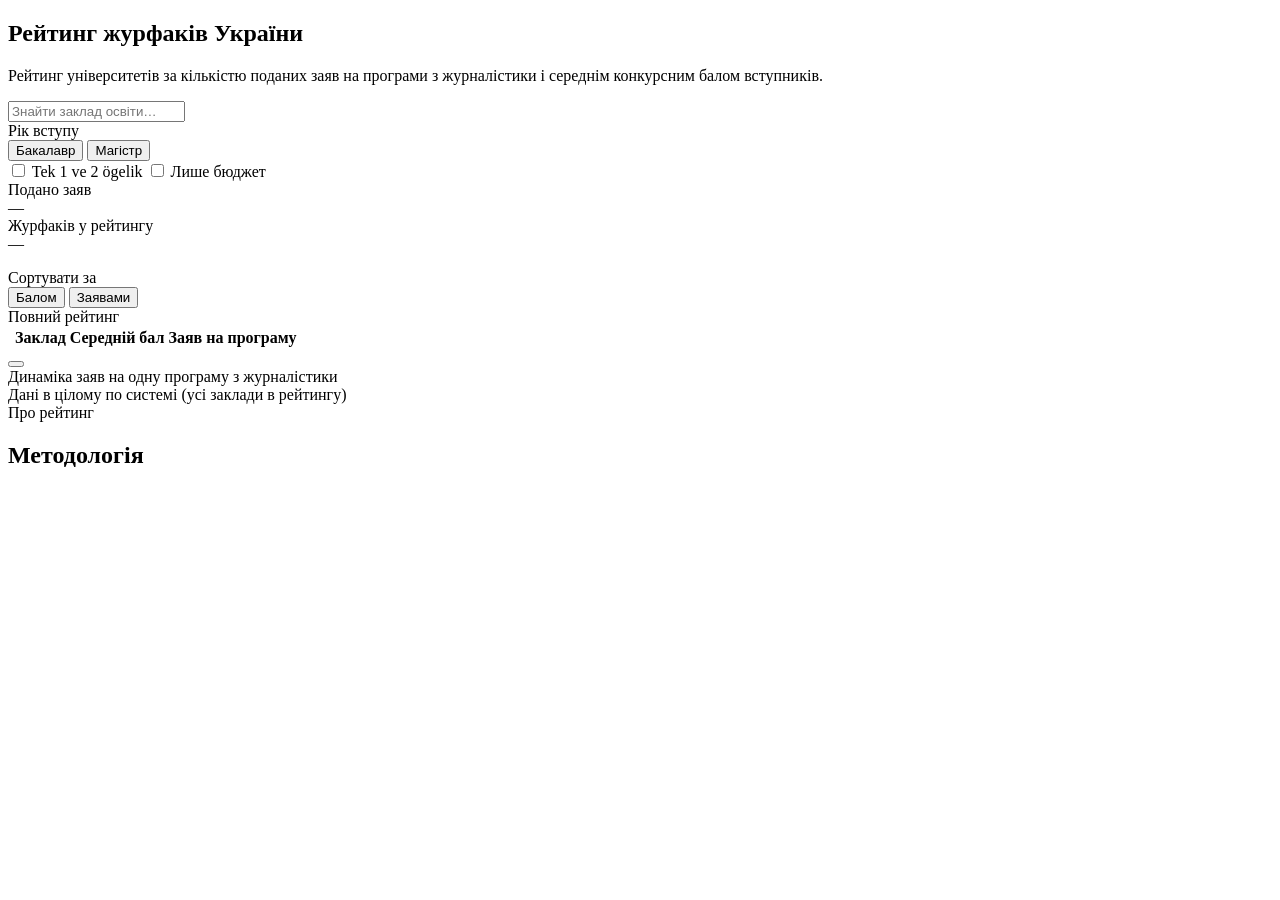
==== crh/index.html @ 1d0943e4 "Remove specialty eyebrow from journalism rankings landing pages" ====
<!doctype html>
<html lang="crh">
<head>
<meta charset="utf-8" />
<meta name="viewport" content="width=device-width, initial-scale=1" />
<title data-i18n="meta.indexTitle">Ukrayina jurnalistika fakülteleriniñ reytingi. «Jurnalistika»ğa kirüv</title>
<meta name="description" content="Ukrayina jurnalistika fakülteleriniñ berilgen arzalar sayısı ve abituriyentlerniñ orta yarış balı boyunca reytingi. EDEBO malümatı." data-i18n-content="meta.indexDesc" />
<link rel="canonical" href="https://ratings.promedia.report/crh/" />
<link rel="alternate" hreflang="uk" href="https://ratings.promedia.report/" />
<link rel="alternate" hreflang="en" href="https://ratings.promedia.report/en/" />
<link rel="alternate" hreflang="crh" href="https://ratings.promedia.report/crh/" />
<link rel="alternate" hreflang="x-default" href="https://ratings.promedia.report/" />
<meta property="og:type" content="website" />
<meta property="og:site_name" content="ProMedia" />
<meta property="og:url" content="https://ratings.promedia.report/crh/" />
<meta property="og:title" content="Ukrayina jurnalistika fakülteleriniñ reytingi. «Jurnalistika»ğa kirüv" data-i18n-content="meta.indexTitle" />
<meta property="og:description" content="Ukrayina jurnalistika fakülteleriniñ berilgen arzalar sayısı ve abituriyentlerniñ orta yarış balı boyunca reytingi. EDEBO malümatı." data-i18n-content="meta.indexDesc" />
<meta name="twitter:card" content="summary_large_image" />
<meta name="twitter:title" content="Ukrayina jurnalistika fakülteleriniñ reytingi. «Jurnalistika»ğa kirüv" data-i18n-content="meta.indexTitle" />
<meta name="twitter:description" content="Ukrayina jurnalistika fakülteleriniñ berilgen arzalar sayısı ve abituriyentlerniñ orta yarış balı boyunca reytingi. EDEBO malümatı." data-i18n-content="meta.indexDesc" />
<link rel="icon" href="../favicon.png" type="image/png" />
<link rel="stylesheet" href="../css/style.css" />
<!-- Google tag (gtag.js) -->
<script async src="https://news.promedia.report/js/promedia-analytics.js"></script>
</head>
<body data-root="../">
<promedia-global-header></promedia-global-header>
<script>localStorage.setItem('site-lang', 'crh'); document.documentElement.lang = 'crh';</script>






<section class="hero" id="top">
  <div class="hero-inner">
    <h1 data-i18n="hero.title">Рейтинг журфаків України</h1>
    <p class="lede" data-i18n="hero.lede">
      Рейтинг університетів за кількістю поданих заяв на програми з журналістики і середнім конкурсним балом вступників.
    </p>
  </div>
</section>

<main class="wrap">

  <div class="layout">
    <div class="layout-main">

      <div class="search-row">
        <input type="text" id="uni-search" class="uni-search-input" list="uni-search-list" autocomplete="off" data-i18n-placeholder="search.placeholder" placeholder="Знайти заклад освіти…" />
        <datalist id="uni-search-list"></datalist>
      </div>

      <div class="year-row">
        <span class="year-row-label" data-i18n="year.label">Рік вступу</span>
        <div class="year-chips" id="year-chips"></div>
      </div>

      <div class="controls">
        <div class="tabs-stack">
          <div class="tabs" id="tabs" role="tablist">
            <span class="tabs-indicator" id="tabs-indicator"></span>
            <button class="pill" data-degree="bachelor" role="tab" aria-selected="false" data-i18n="degree.bachelor">Бакалавр</button>
            <button class="pill active" data-degree="master" role="tab" aria-selected="true" data-i18n="degree.master">Магістр</button>
          </div>
        </div>
        <div class="date-chips" id="date-chips"></div>
      </div>

      <div class="priority-row">
        <label class="priority-toggle">
          <input type="checkbox" id="priority-toggle-input" />
          <span class="priority-toggle-track"><span class="priority-toggle-thumb"></span></span>
          <span class="priority-toggle-label" data-i18n="filter.priorityOnly">Tek 1 ve 2 ögelik</span>
        </label>
        <label class="priority-toggle">
          <input type="checkbox" id="budget-toggle-input" />
          <span class="priority-toggle-track"><span class="priority-toggle-thumb"></span></span>
          <span class="priority-toggle-label" data-i18n="filter.budgetOnly">Лише бюджет</span>
        </label>
      </div>

      <div class="stats-row" id="stats-row">
        <div class="stat-tile" id="stat-bachelor">
          <div class="stat-label" data-i18n="stats.submitted">Подано заяв</div>
          <div class="stat-value" id="stat-submitted">—</div>
        </div>
        <div class="stat-tile">
          <div class="stat-label" data-i18n="stats.count">Журфаків у рейтингу</div>
          <div class="stat-value" id="stat-count">—</div>
        </div>
      </div>

      <p class="caption" id="caption"></p>

      <div class="sort-row">
        <span class="sort-row-label" data-i18n="sort.label">Сортувати за</span>
        <div class="tabs tabs-sm" id="sort-tabs" role="tablist">
          <span class="tabs-indicator" id="sort-tabs-indicator"></span>
          <button class="pill active" data-sort="score" role="tab" aria-selected="true" data-i18n="sort.score">Балом</button>
          <button class="pill" data-sort="applications" role="tab" aria-selected="false" data-i18n="sort.applications">Заявами</button>
        </div>
      </div>

      <div class="card">
        <div class="card-head">
          <div>
            <div class="card-title" data-i18n="table.fullRanking">Повний рейтинг</div>
            <div class="card-subtitle" id="card-subtitle"></div>
          </div>
        </div>
        <table class="rank-table">
          <colgroup>
            <col class="col-rank" />
            <col class="col-institution" />
            <col class="col-score" />
            <col class="col-apps" />
          </colgroup>
          <thead>
            <tr>
              <th></th>
              <th data-i18n="table.institution">Заклад</th>
              <th class="num" id="th-score" data-i18n="table.score">Середній бал</th>
              <th class="num" id="th-apps" data-i18n="table.applicationsColumn">Заяв на програму</th>
            </tr>
          </thead>
          <tbody id="rank-body"></tbody>
        </table>
        <button class="show-all" id="show-all"></button>
      </div>

      <div class="card chart-card">
        <div class="card-head chart-card-head">
          <div>
            <div class="card-title" id="system-chart-apps-title">Динаміка заяв на одну програму з журналістики</div>
            <div class="card-subtitle" data-i18n="systemChart.scopeNote">Дані в цілому по системі (усі заклади в рейтингу)</div>
          </div>
        </div>
        <div class="chart-plot">
          <div class="chart-wrap" id="system-chart-apps"></div>
          <div class="chart-tooltip"></div>
        </div>
        <div class="chart-legend" id="system-chart-apps-legend"></div>
      </div>

    </div>
  </div>

  <section class="methodology" id="methodology">
    <div class="methodology-kicker" data-i18n="methodology.kicker">Про рейтинг</div>
    <h2 data-i18n="methodology.title">Методологія</h2>
    <div class="methodology-grid" data-i18n-html="methodology.bodyHtml"></div>
  </section>



</main>

<script src="../js/i18n.js?v=20261002-paths"></script>
<script src="../js/data.js?v=20261031-root"></script>
<script src="../js/app.js?v=20261001-crh"></script>
<script defer src="https://news.promedia.report/js/promedia-memorial-popup.js"></script>
<promedia-global-footer></promedia-global-footer>
<script defer src="https://news.promedia.report/js/promedia-global-shell.js"></script>
</body>
</html>
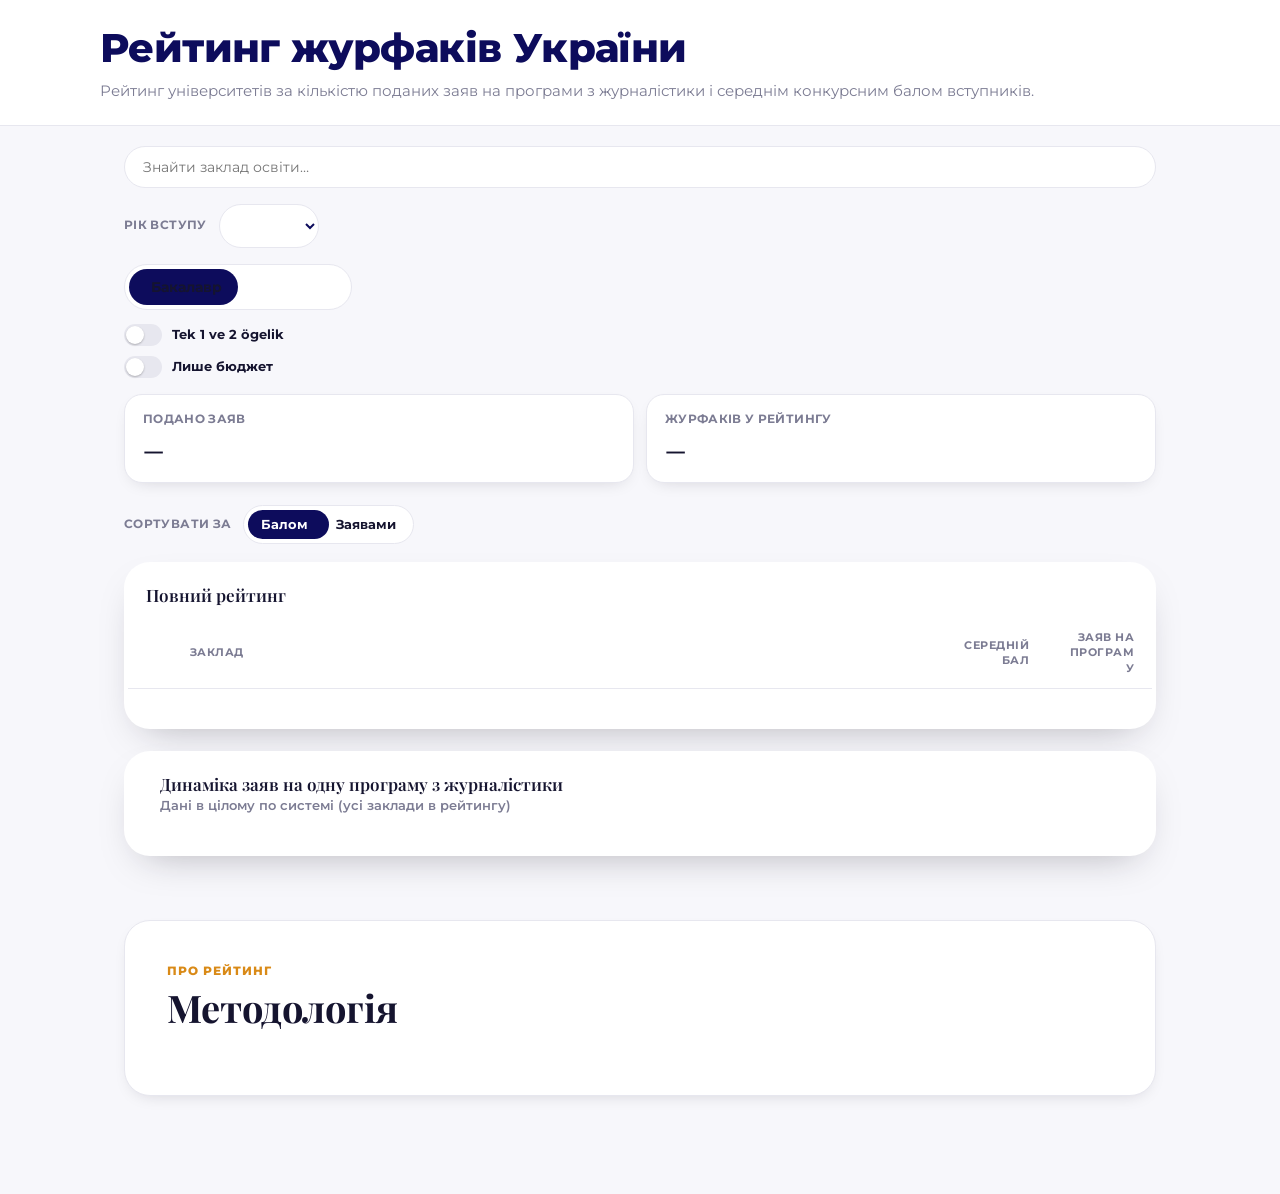
==== commit 94d9d88f: "Use a compact admission-year dropdown with 2026 selected by default" ====
--- a/crh/index.html
+++ b/crh/index.html
@@ -19,7 +19,7 @@
 <meta name="twitter:title" content="Ukrayina jurnalistika fakülteleriniñ reytingi. «Jurnalistika»ğa kirüv" data-i18n-content="meta.indexTitle" />
 <meta name="twitter:description" content="Ukrayina jurnalistika fakülteleriniñ berilgen arzalar sayısı ve abituriyentlerniñ orta yarış balı boyunca reytingi. EDEBO malümatı." data-i18n-content="meta.indexDesc" />
 <link rel="icon" href="../favicon.png" type="image/png" />
-<link rel="stylesheet" href="../css/style.css" />
+<link rel="stylesheet" href="../css/style.css?v=20261114-year-select" />
 <!-- Google tag (gtag.js) -->
 <script async src="https://news.promedia.report/js/promedia-analytics.js"></script>
 </head>
@@ -52,8 +52,8 @@
       </div>
 
       <div class="year-row">
-        <span class="year-row-label" data-i18n="year.label">Рік вступу</span>
-        <div class="year-chips" id="year-chips"></div>
+        <label class="year-row-label" for="year-select" data-i18n="year.label">Рік вступу</label>
+        <select class="year-select" id="year-select"></select>
       </div>
 
       <div class="controls">
@@ -158,7 +158,7 @@
 
 <script src="../js/i18n.js?v=20261002-paths"></script>
 <script src="../js/data.js?v=20261031-root"></script>
-<script src="../js/app.js?v=20261001-crh"></script>
+<script src="../js/app.js?v=20261114-year-select"></script>
 <script defer src="https://news.promedia.report/js/promedia-memorial-popup.js"></script>
 <promedia-global-footer></promedia-global-footer>
 <script defer src="https://news.promedia.report/js/promedia-global-shell.js"></script>
--- a/css/style.css
+++ b/css/style.css
@@ -0,0 +1,1093 @@
+@import url("https://fonts.googleapis.com/css2?family=Montserrat:ital,wght@0,400;0,500;0,600;0,700;0,800;1,400&family=Playfair+Display:ital,wght@0,500;0,600;0,700;0,900;1,600&display=swap");
+
+:root {
+  --ink: #0d0c5c;
+  --ink-soft: #201e78;
+  --paper: #f7f7fb;
+  --card: #ffffff;
+  --accent: #ffac33;
+  --accent-dark: #d98a17;
+  --accent-tint: #fff2dd;
+  --gold: #c9932c;
+  --gold-tint: #fbf1dc;
+  --silver: #8b8fa0;
+  --silver-tint: #f1f2f5;
+  --bronze: #b06a3e;
+  --bronze-tint: #f7ebe2;
+  --text: #15142f;
+  --muted: #7c7c93;
+  --border: #e7e7ef;
+  --green: #1c9a56;
+  --red: #d6493d;
+  --radius-lg: 26px;
+  --radius-md: 18px;
+  --radius-sm: 12px;
+  --radius-pill: 999px;
+  --shadow: 0 16px 40px -20px rgba(23, 19, 33, 0.35);
+  --shadow-sm: 0 6px 18px -10px rgba(23, 19, 33, 0.22);
+  --serif: "Playfair Display", Georgia, serif;
+  --sans: "Montserrat", system-ui, -apple-system, "Segoe UI", sans-serif;
+}
+
+* { box-sizing: border-box; }
+
+html, body {
+  margin: 0;
+  padding: 0;
+  scroll-behavior: smooth;
+}
+
+body {
+  background: var(--paper);
+  color: var(--text);
+  font-family: var(--sans);
+  -webkit-font-smoothing: antialiased;
+  line-height: 1.4;
+}
+
+a { color: inherit; }
+
+/* ---------- utility bar ---------- */
+
+.utility-bar {
+  max-width: 1080px;
+  margin: 0 auto;
+  padding: 20px 24px 0;
+  display: flex;
+  align-items: center;
+  gap: 14px;
+  flex-wrap: wrap;
+}
+
+.home-btn {
+  display: inline-flex;
+  align-items: center;
+  gap: 7px;
+  border: 1.5px solid var(--border);
+  background: var(--card);
+  color: var(--text);
+  text-decoration: none;
+  font-weight: 700;
+  font-size: 13px;
+  padding: 8px 14px;
+  border-radius: var(--radius-pill);
+  transition: border-color .15s, color .15s;
+}
+
+.home-btn:hover { border-color: var(--ink); color: var(--ink); }
+
+.lang-toggle {
+  display: inline-flex;
+  gap: 2px;
+  background: var(--card);
+  border: 1.5px solid var(--border);
+  border-radius: var(--radius-pill);
+  padding: 3px;
+  margin-left: auto;
+}
+
+.lang-btn {
+  border: none;
+  background: transparent;
+  color: var(--muted);
+  font-family: inherit;
+  font-weight: 800;
+  font-size: 12px;
+  letter-spacing: 0.02em;
+  padding: 6px 12px;
+  border-radius: var(--radius-pill);
+  cursor: pointer;
+  transition: background .15s, color .15s;
+}
+
+.lang-btn.active { background: var(--ink); color: #fff; }
+
+.lang-btn:not(.active):hover { color: var(--ink); }
+
+/* ---------- ProMedia network navigation ---------- */
+
+.network-nav {
+  max-width: 1200px;
+  margin: 10px auto 0;
+  padding: 0 24px 10px;
+  display: flex;
+  align-items: center;
+  gap: 6px 18px;
+  border-bottom: 1px solid var(--border);
+  overflow-x: auto;
+  scrollbar-width: thin;
+}
+
+.network-link {
+  flex: 0 0 auto;
+  padding: 6px 0 9px;
+  border-bottom: 2px solid transparent;
+  color: var(--muted);
+  font-size: 12px;
+  font-weight: 800;
+  line-height: 1.2;
+  text-decoration: none;
+}
+
+.network-link:hover,
+.network-link.active { border-color: var(--accent); color: var(--ink); }
+.network-en { display: none; }
+html[lang="en"] .network-uk { display: none; }
+html[lang="en"] .network-en { display: inline; }
+.network-crh { display: none; }
+html[lang="crh"] .network-uk { display: none; }
+html[lang="crh"] .network-crh { display: inline; }
+
+.network-footer {
+  display: flex;
+  flex-wrap: wrap;
+  justify-content: center;
+  gap: 8px 18px;
+  margin-top: 18px;
+  padding-top: 18px;
+  border-top: 1px solid var(--border);
+}
+
+.network-footer a { color: var(--muted); font-size: 12px; font-weight: 700; text-decoration: none; }
+.network-footer a:hover { color: var(--ink); }
+
+/* Match the shared Map layout while keeping ranking controls intact. */
+.utility-bar, .hero-inner, .wrap, .site-footer, .page-nav-row, .uni-wrap { max-width: 1200px; }
+.hero { background: transparent; border-bottom: 0; padding: 36px 24px 8px; }
+.wrap { padding-top: 20px; }
+
+/* ---------- hero ---------- */
+
+.hero {
+  background: var(--card);
+  color: var(--text);
+  border-bottom: 1px solid var(--border);
+  padding: 26px 24px 22px;
+}
+
+.hero-inner {
+  max-width: 1080px;
+  margin: 0 auto;
+}
+
+.eyebrow {
+  color: var(--accent-dark);
+  font-weight: 800;
+  font-size: 12.5px;
+  letter-spacing: 0.08em;
+  text-transform: uppercase;
+  margin-bottom: 8px;
+}
+
+.hero h1 {
+  font-family: var(--sans);
+  font-size: clamp(28px, 4vw, 40px);
+  font-weight: 800;
+  line-height: 1.1;
+  letter-spacing: -0.015em;
+  color: var(--ink);
+  margin: 0 0 10px;
+}
+
+.lede {
+  color: var(--muted);
+  font-size: 15px;
+  line-height: 1.5;
+  margin: 0;
+}
+
+/* ---------- layout ---------- */
+
+.wrap {
+  max-width: 1080px;
+  margin: 0 auto;
+  padding: 20px 24px 70px;
+  position: relative;
+}
+
+.layout {
+  display: grid;
+  grid-template-columns: 1fr;
+  gap: 28px;
+  align-items: start;
+}
+
+.layout-main {
+  min-width: 0;
+}
+
+/* ---------- пошук закладу ---------- */
+
+.search-row {
+  margin-bottom: 16px;
+}
+
+.uni-search-input {
+  width: 100%;
+  font-family: inherit;
+  font-size: 14px;
+  color: var(--text);
+  background: var(--card);
+  border: 1.5px solid var(--border);
+  border-radius: var(--radius-pill);
+  padding: 11px 18px;
+}
+
+.uni-search-input:focus {
+  outline: none;
+  border-color: var(--ink);
+}
+
+/* ---------- year selector ---------- */
+
+.year-row {
+  display: flex;
+  align-items: center;
+  gap: 12px;
+  flex-wrap: wrap;
+  margin-bottom: 16px;
+}
+
+.year-row-label {
+  color: var(--muted);
+  font-weight: 700;
+  font-size: 12px;
+  letter-spacing: 0.03em;
+  text-transform: uppercase;
+  flex: none;
+}
+
+.year-select {
+  min-height: 44px;
+  min-width: 100px;
+  padding: 8px 14px;
+  border: 1.5px solid var(--border);
+  border-radius: var(--radius-pill);
+  background: var(--card);
+  color: var(--ink);
+  font-family: inherit;
+  font-size: 14px;
+  font-weight: 700;
+  cursor: pointer;
+}
+.year-select:hover { border-color: var(--ink); }
+.year-select:focus-visible { outline: 2px solid var(--ink); outline-offset: 2px; }
+
+/* ---------- priority filter toggle ---------- */
+
+.priority-row {
+  display: flex;
+  flex-direction: column;
+  align-items: flex-start;
+  gap: 10px;
+  margin-bottom: 16px;
+}
+
+.priority-toggle {
+  position: relative;
+  display: inline-flex;
+  align-items: center;
+  gap: 10px;
+  cursor: pointer;
+  user-select: none;
+}
+
+.priority-toggle input {
+  position: absolute;
+  opacity: 0;
+  width: 1px;
+  height: 1px;
+}
+
+.priority-toggle-track {
+  flex: none;
+  width: 38px;
+  height: 22px;
+  border-radius: var(--radius-pill);
+  background: var(--border);
+  position: relative;
+  transition: background .15s;
+}
+
+.priority-toggle-thumb {
+  position: absolute;
+  top: 2px;
+  left: 2px;
+  width: 18px;
+  height: 18px;
+  border-radius: 50%;
+  background: #fff;
+  box-shadow: 0 1px 2px rgba(0, 0, 0, .25);
+  transition: transform .15s;
+}
+
+.priority-toggle input:checked ~ .priority-toggle-track {
+  background: var(--accent-dark);
+}
+
+.priority-toggle input:checked ~ .priority-toggle-track .priority-toggle-thumb {
+  transform: translateX(16px);
+}
+
+.priority-toggle input:focus-visible ~ .priority-toggle-track {
+  outline: 2px solid var(--ink);
+  outline-offset: 2px;
+}
+
+.priority-toggle-label {
+  font-weight: 700;
+  font-size: 13px;
+  color: var(--text);
+}
+
+
+/* ---------- stat tiles ---------- */
+
+.stats-row {
+  display: grid;
+  grid-template-columns: repeat(2, 1fr);
+  gap: 12px;
+  margin-bottom: 22px;
+}
+
+.stat-tile {
+  background: var(--card);
+  border-radius: var(--radius-md);
+  border: 1px solid var(--border);
+  padding: 16px 18px;
+  box-shadow: var(--shadow-sm);
+  transition: opacity .2s;
+  min-width: 0;
+}
+
+.stat-tile.dim { opacity: 0.45; }
+
+.stat-label {
+  color: var(--muted);
+  font-size: 11.5px;
+  font-weight: 700;
+  letter-spacing: 0.03em;
+  text-transform: uppercase;
+  margin-bottom: 6px;
+}
+
+.stat-value {
+  font-family: var(--serif);
+  font-size: 24px;
+  font-weight: 600;
+  letter-spacing: -0.01em;
+}
+
+/* ---------- controls: tabs + date chips ---------- */
+
+.controls {
+  display: flex;
+  flex-direction: column;
+  gap: 14px;
+  margin-bottom: 14px;
+}
+
+.tabs-stack {
+  display: flex;
+  flex-direction: column;
+  gap: 8px;
+}
+
+.tabs-sm { padding: 3px; }
+
+.tabs-sm .pill {
+  padding: 7px 13px;
+  font-size: 12.5px;
+}
+
+.view-hint {
+  color: var(--muted);
+  font-size: 12.5px;
+  line-height: 1.5;
+  margin: -14px 0 18px;
+}
+
+.tabs {
+  position: relative;
+  display: inline-flex;
+  gap: 2px;
+  background: var(--card);
+  border: 1.5px solid var(--border);
+  border-radius: var(--radius-pill);
+  padding: 4px;
+  width: fit-content;
+}
+
+.tabs-indicator {
+  position: absolute;
+  top: 4px;
+  bottom: 4px;
+  left: 4px;
+  width: calc(50% - 4px);
+  background: var(--ink);
+  border-radius: var(--radius-pill);
+  transition: left .25s cubic-bezier(.4,0,.2,1), width .25s cubic-bezier(.4,0,.2,1);
+  z-index: 0;
+}
+
+.pill {
+  position: relative;
+  z-index: 1;
+  border: none;
+  background: transparent;
+  color: var(--text);
+  font-family: inherit;
+  font-weight: 700;
+  font-size: 14px;
+  padding: 9px 22px;
+  border-radius: var(--radius-pill);
+  cursor: pointer;
+  transition: color .15s;
+}
+
+.pill.active { color: #fff; }
+
+.pill:not(.active):hover { color: var(--ink); }
+
+.date-chips {
+  display: flex;
+  gap: 8px;
+  overflow-x: auto;
+  padding-bottom: 4px;
+  scrollbar-width: none;
+}
+
+.date-chips::-webkit-scrollbar { display: none; }
+
+.date-chip {
+  flex: none;
+  border: 1.5px solid var(--border);
+  background: var(--card);
+  color: var(--muted);
+  font-family: inherit;
+  font-weight: 700;
+  font-size: 13px;
+  padding: 8px 14px;
+  border-radius: var(--radius-pill);
+  cursor: pointer;
+  transition: border-color .15s, color .15s, background .15s;
+}
+
+.date-chip:hover { border-color: var(--ink); color: var(--ink); }
+
+.date-chip.active {
+  background: var(--ink);
+  border-color: var(--ink);
+  color: #fff;
+}
+
+.caption {
+  color: var(--muted);
+  font-size: 13.5px;
+  margin: 0 0 22px;
+}
+
+.sort-row {
+  display: flex;
+  align-items: center;
+  flex-wrap: wrap;
+  gap: 12px;
+  margin-bottom: 18px;
+}
+
+.sort-row-label {
+  color: var(--muted);
+  font-weight: 700;
+  font-size: 12px;
+  letter-spacing: 0.03em;
+  text-transform: uppercase;
+  flex: none;
+}
+
+/* ---------- ranking card ---------- */
+
+.card {
+  background: var(--card);
+  border-radius: var(--radius-lg);
+  box-shadow: var(--shadow);
+  padding: 22px 4px 8px;
+  margin-bottom: 22px;
+}
+
+.card-head {
+  display: flex;
+  align-items: center;
+  gap: 12px;
+  padding: 0 18px 16px;
+}
+
+.card-icon {
+  width: 40px;
+  height: 40px;
+  border-radius: 12px;
+  background: var(--accent-tint);
+  display: flex;
+  align-items: center;
+  justify-content: center;
+  font-size: 19px;
+  flex: none;
+}
+
+.card-title {
+  font-family: var(--serif);
+  font-weight: 600;
+  font-size: 17px;
+}
+
+.card-subtitle {
+  color: var(--muted);
+  font-size: 12.5px;
+  font-weight: 600;
+}
+
+.chart-disclaimer {
+  color: var(--muted);
+  font-size: 12px;
+  font-style: italic;
+  line-height: 1.5;
+  margin: 0 4px 14px;
+}
+
+table {
+  width: 100%;
+  border-collapse: collapse;
+}
+
+.rank-table { table-layout: fixed; }
+.rank-table .univ-name { overflow-wrap: break-word; }
+.rank-table .col-rank { width: 44px; }
+.rank-table .col-score { width: 120px; }
+.rank-table .col-apps { width: 105px; }
+
+thead th {
+  text-align: left;
+  color: var(--muted);
+  font-size: 11px;
+  font-weight: 700;
+  letter-spacing: 0.04em;
+  text-transform: uppercase;
+  padding: 6px 18px;
+  overflow-wrap: break-word;
+}
+
+thead th.num, td.num { text-align: right; }
+
+thead th.sort-active { color: var(--ink); }
+
+tbody tr {
+  border-top: 1px solid var(--border);
+  transition: background .12s;
+}
+
+tbody tr:hover { background: #f8f8fc; }
+
+td {
+  padding: 13px 18px;
+  vertical-align: middle;
+}
+
+.rank {
+  width: 28px;
+  height: 28px;
+  border-radius: 50%;
+  background: #eeeef4;
+  color: var(--text);
+  font-weight: 800;
+  font-size: 12.5px;
+  display: flex;
+  align-items: center;
+  justify-content: center;
+}
+
+.univ-cell {
+  display: flex;
+  align-items: center;
+  gap: 12px;
+  text-decoration: none;
+  color: inherit;
+}
+
+.univ-name {
+  font-weight: 700;
+  font-size: 14px;
+  line-height: 1.25;
+  min-width: 0;
+  overflow-wrap: break-word;
+}
+
+.delta {
+  display: inline-flex;
+  align-items: center;
+  gap: 2px;
+  font-size: 12px;
+  font-weight: 800;
+  padding: 3px 7px;
+  border-radius: var(--radius-pill);
+}
+
+.delta.up { color: var(--green); background: rgba(28, 154, 86, 0.12); }
+.delta.down { color: var(--red); background: rgba(214, 73, 61, 0.12); }
+.delta.flat { color: var(--muted); background: #f1ecec; }
+.delta.new { color: var(--accent-dark); background: var(--accent-tint); }
+
+.score {
+  font-family: var(--serif);
+  font-weight: 700;
+  font-size: 16px;
+  color: var(--text);
+}
+
+.applications {
+  color: var(--muted);
+  font-weight: 600;
+  font-size: 13px;
+}
+
+.show-all {
+  display: block;
+  width: 100%;
+  background: none;
+  border: none;
+  border-top: 1px solid var(--border);
+  color: var(--accent-dark);
+  font-family: inherit;
+  font-weight: 800;
+  font-size: 14px;
+  padding: 16px 18px;
+  cursor: pointer;
+  text-align: center;
+  margin-top: 6px;
+}
+
+.show-all:hover { color: var(--ink); }
+
+/* ---------- side cards ---------- */
+
+.legend-row {
+  display: flex;
+  align-items: center;
+  gap: 10px;
+  font-size: 13px;
+  color: var(--text);
+  margin-bottom: 9px;
+}
+
+.legend-row:last-child { margin-bottom: 0; }
+
+/* ---------- methodology / footer / empty ---------- */
+
+.methodology {
+  margin: 42px 0 28px;
+  padding: clamp(24px, 4vw, 42px);
+  border: 1px solid var(--border);
+  border-radius: var(--radius-lg);
+  background: var(--card);
+  box-shadow: var(--shadow-sm);
+}
+
+.methodology-kicker {
+  color: var(--accent-dark);
+  font-size: 12px;
+  font-weight: 800;
+  letter-spacing: .08em;
+  text-transform: uppercase;
+}
+
+.methodology h2 {
+  margin: 7px 0 24px;
+  font-family: var(--serif);
+  font-size: clamp(26px, 4vw, 38px);
+  line-height: 1.1;
+}
+
+.methodology-grid {
+  column-gap: 24px;
+}
+
+.methodology-grid article {
+  min-width: 0;
+  break-inside: avoid;
+  margin-bottom: 24px;
+}
+.methodology-grid article:last-child { margin-bottom: 0; }
+.methodology-grid h3 { margin: 0 0 9px; font-size: 16px; }
+.methodology-grid p { margin: 0 0 10px; color: var(--muted); font-size: 14px; line-height: 1.65; }
+.methodology-grid p:last-child { margin-bottom: 0; }
+.methodology-grid strong { color: var(--text); }
+
+.site-footer {
+  text-align: center;
+  color: var(--muted);
+  font-size: 12.5px;
+  line-height: 1.6;
+  padding-top: 10px;
+}
+
+.site-footer a { color: var(--ink); font-weight: 700; text-decoration: none; }
+
+.footer-brand {
+  display: flex;
+  align-items: center;
+  justify-content: center;
+  gap: 8px;
+  margin-bottom: 10px;
+  color: var(--muted);
+  text-decoration: none;
+  font-size: 12.5px;
+  font-weight: 600;
+}
+
+.footer-brand:hover { color: var(--text); }
+
+.footer-logo { height: 30px; width: auto; display: block; }
+
+.empty-state {
+  padding: 30px 18px;
+  text-align: center;
+  color: var(--muted);
+  font-size: 14px;
+}
+
+/* ---------- university page ---------- */
+
+.uni-wrap { margin-top: 28px; }
+
+.page-nav-row {
+  display: flex;
+  align-items: center;
+  gap: 14px;
+  flex-wrap: wrap;
+  margin-bottom: 18px;
+}
+
+.back-link {
+  display: inline-block;
+  color: var(--muted);
+  text-decoration: none;
+  font-weight: 700;
+  font-size: 13.5px;
+}
+
+.back-link:hover { color: var(--ink); }
+
+.uni-not-found {
+  background: var(--card);
+  border-radius: var(--radius-md);
+  box-shadow: var(--shadow-sm);
+}
+
+.uni-not-found a { color: var(--ink); font-weight: 700; text-decoration: none; }
+
+.uni-hero {
+  display: flex;
+  align-items: center;
+  gap: 16px;
+  margin-bottom: 20px;
+}
+
+.institution-note {
+  background: var(--accent-tint);
+  border-left: 3px solid var(--accent-dark);
+  border-radius: var(--radius-sm);
+  color: var(--ink);
+  font-size: 13px;
+  line-height: 1.5;
+  padding: 12px 16px;
+  margin-bottom: 20px;
+}
+
+.uni-hero-logo {
+  width: 56px;
+  height: 56px;
+  border-radius: 50%;
+  flex: none;
+  display: flex;
+  align-items: center;
+  justify-content: center;
+  color: #fff;
+  font-family: var(--serif);
+  font-weight: 700;
+  font-size: 20px;
+  overflow: hidden;
+}
+
+.uni-hero-logo-img {
+  width: 100%;
+  height: 100%;
+  object-fit: contain;
+  padding: 5px;
+  box-sizing: border-box;
+  border: 1px solid var(--border);
+  border-radius: 50%;
+  background: #fff;
+}
+
+.uni-hero-eyebrow {
+  color: var(--accent-dark);
+  font-weight: 800;
+  font-size: 12px;
+  letter-spacing: 0.06em;
+  text-transform: uppercase;
+  margin-bottom: 4px;
+}
+
+.uni-hero h1 {
+  font-family: var(--sans);
+  font-size: clamp(22px, 4vw, 30px);
+  font-weight: 800;
+  line-height: 1.15;
+  margin: 0;
+}
+
+.uni-stats-row { margin: 22px 0; grid-template-columns: repeat(3, 1fr); }
+
+.uni-analysis {
+  color: var(--muted);
+  font-size: 13.5px;
+  line-height: 1.6;
+  margin: 0 0 22px;
+}
+
+.trend-up { color: var(--green); }
+.trend-down { color: var(--red); }
+
+.chart-card { padding: 22px 18px 18px; }
+
+.chart-plot { position: relative; }
+
+.chart-wrap { padding: 4px 0 0; }
+
+.chart-dot-hit {
+  fill: transparent;
+  cursor: pointer;
+}
+
+.chart-tooltip {
+  position: absolute;
+  top: 0;
+  left: 0;
+  transform: translate(-50%, -100%) translateY(-10px);
+  background: var(--ink);
+  color: #fff;
+  font-family: var(--sans);
+  font-size: 12px;
+  font-weight: 700;
+  white-space: nowrap;
+  padding: 6px 10px;
+  border-radius: 8px;
+  pointer-events: none;
+  opacity: 0;
+  visibility: hidden;
+  transition: opacity .1s;
+  z-index: 5;
+}
+
+.chart-tooltip.visible { opacity: 1; visibility: visible; }
+
+.chart-tooltip::after {
+  content: "";
+  position: absolute;
+  top: 100%;
+  left: 50%;
+  transform: translateX(-50%);
+  border: 5px solid transparent;
+  border-top-color: var(--ink);
+}
+
+.chart-empty {
+  padding: 40px 0;
+  text-align: center;
+  color: var(--muted);
+  font-size: 13.5px;
+}
+
+.chart-svg { width: 100%; height: auto; overflow: visible; }
+
+.chart-baseline { stroke: var(--border); stroke-width: 1; }
+
+.chart-gridline { stroke: var(--border); stroke-width: 1; opacity: 0.5; }
+
+.chart-axis-label-y { font-weight: 500; }
+
+.chart-line {
+  stroke-width: 2.5;
+  stroke-linecap: round;
+  stroke-linejoin: round;
+}
+
+.chart-line-all { stroke: var(--accent-dark); }
+
+.chart-dot-all { fill: var(--accent-dark); }
+
+.chart-axis-label {
+  fill: var(--muted);
+  font-size: 11px;
+  font-family: var(--sans);
+  font-weight: 600;
+}
+
+.chart-line-compare { stroke: var(--ink-soft); }
+.chart-dot-compare { fill: var(--ink-soft); }
+
+.chart-line-compare2 { stroke: var(--green); }
+.chart-dot-compare2 { fill: var(--green); }
+
+.chart-bar { rx: 2; }
+.chart-bar-all { fill: var(--accent-dark); }
+.chart-bar-compare { fill: var(--ink-soft); }
+.chart-bar-compare2 { fill: var(--green); }
+
+.chart-legend {
+  display: flex;
+  flex-wrap: wrap;
+  gap: 16px;
+  padding: 4px 4px 0;
+}
+
+.chart-legend-item {
+  display: flex;
+  align-items: center;
+  gap: 7px;
+  font-size: 12.5px;
+  font-weight: 600;
+  color: var(--muted);
+}
+
+.chart-legend-swatch {
+  width: 16px;
+  height: 3px;
+  border-radius: 2px;
+  flex: none;
+}
+
+.chart-legend-swatch.dashed {
+  background: repeating-linear-gradient(90deg, currentColor 0 6px, transparent 6px 10px);
+}
+
+.compare-block {
+  background: var(--card);
+  border-radius: var(--radius-lg);
+  box-shadow: var(--shadow);
+  padding: 16px 14px 4px;
+  margin-bottom: 22px;
+}
+
+.compare-row {
+  display: flex;
+  align-items: center;
+  gap: 10px;
+  padding: 0 4px 14px;
+  flex-wrap: wrap;
+}
+
+.compare-label {
+  color: var(--muted);
+  font-weight: 700;
+  font-size: 12px;
+  letter-spacing: 0.03em;
+  text-transform: uppercase;
+}
+
+.compare-select {
+  font-family: inherit;
+  font-size: 13.5px;
+  font-weight: 700;
+  color: var(--text);
+  background: var(--card);
+  border: 1.5px solid var(--border);
+  border-radius: var(--radius-pill);
+  padding: 7px 14px;
+  cursor: pointer;
+  max-width: 100%;
+}
+
+.add-compare-btn {
+  font-family: inherit;
+  font-size: 12.5px;
+  font-weight: 700;
+  color: var(--ink);
+  background: none;
+  border: none;
+  cursor: pointer;
+  padding: 0 4px 14px;
+  text-decoration: underline;
+}
+
+.add-compare-btn:hover { color: var(--accent-dark); }
+
+.compare-panel {
+  display: grid;
+  grid-template-columns: repeat(auto-fit, minmax(160px, 1fr));
+  gap: 12px;
+  margin: 20px 0;
+}
+
+.compare-col {
+  background: var(--card);
+  border-radius: var(--radius-md);
+  border: 1px solid var(--border);
+  box-shadow: var(--shadow-sm);
+  padding: 16px 18px;
+  min-width: 0;
+}
+
+.compare-col-name {
+  font-weight: 700;
+  font-size: 13.5px;
+  margin-bottom: 10px;
+  overflow-wrap: break-word;
+}
+
+.compare-col.is-primary .compare-col-name { color: var(--accent-dark); }
+
+.compare-metric {
+  display: flex;
+  justify-content: space-between;
+  font-size: 13px;
+  padding: 5px 0;
+  border-top: 1px solid var(--border);
+}
+
+.compare-metric:first-of-type { border-top: none; }
+
+.compare-metric span:first-child { color: var(--muted); }
+.compare-metric span:last-child { font-weight: 700; }
+
+/* ---------- responsive ---------- */
+
+@media (min-width: 620px) {
+  .controls { flex-direction: row; flex-wrap: wrap; align-items: center; justify-content: space-between; }
+  .date-chips { min-width: 0; }
+  .methodology-grid { columns: 2; }
+}
+
+@media (max-width: 480px) {
+  table { table-layout: fixed; }
+  th, td { padding-left: 10px; padding-right: 10px; }
+  .rank-table .col-rank { width: 40px; }
+  .rank-table .col-score { width: 70px; }
+  .rank-table .col-apps { width: 74px; }
+  thead th { padding-left: 4px; padding-right: 4px; font-size: 9.5px; letter-spacing: 0.02em; }
+  .univ-cell { gap: 8px; }
+  .compare-panel { grid-template-columns: 1fr; }
+}
+
+@media (max-width: 360px) {
+  .wrap { padding-left: 16px; padding-right: 16px; }
+  .hero { padding-left: 16px; padding-right: 16px; }
+  .topbar-inner { padding-left: 16px; padding-right: 16px; }
+  th, td { padding-left: 6px; padding-right: 6px; }
+  thead th:nth-child(3), td:nth-child(3) { width: 56px; }
+  thead th:nth-child(4), td:nth-child(4) { width: 54px; }
+}
+
+.site-footer { max-width: 1200px; }
+@media (max-width: 640px) {
+  .network-nav { padding-inline: 16px; gap: 6px 15px; }
+  .network-footer { gap: 8px 14px; }
+}
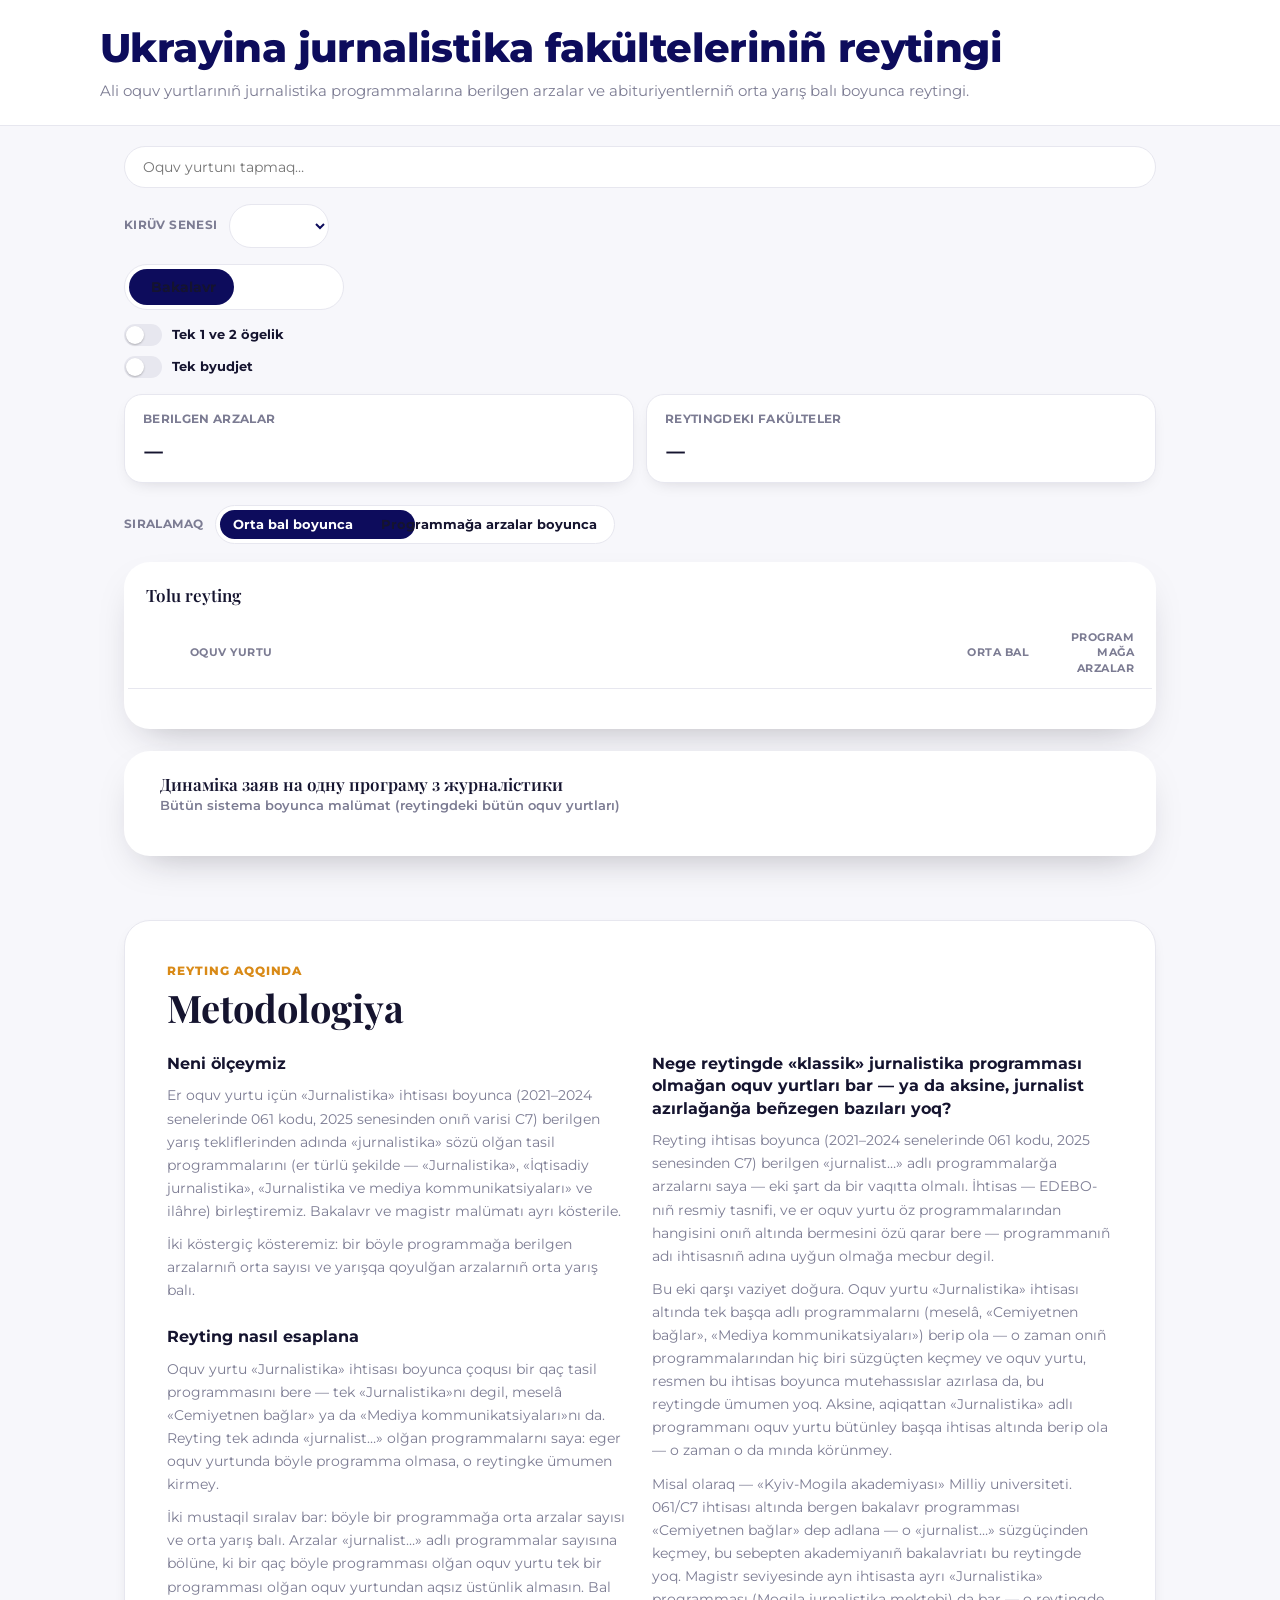
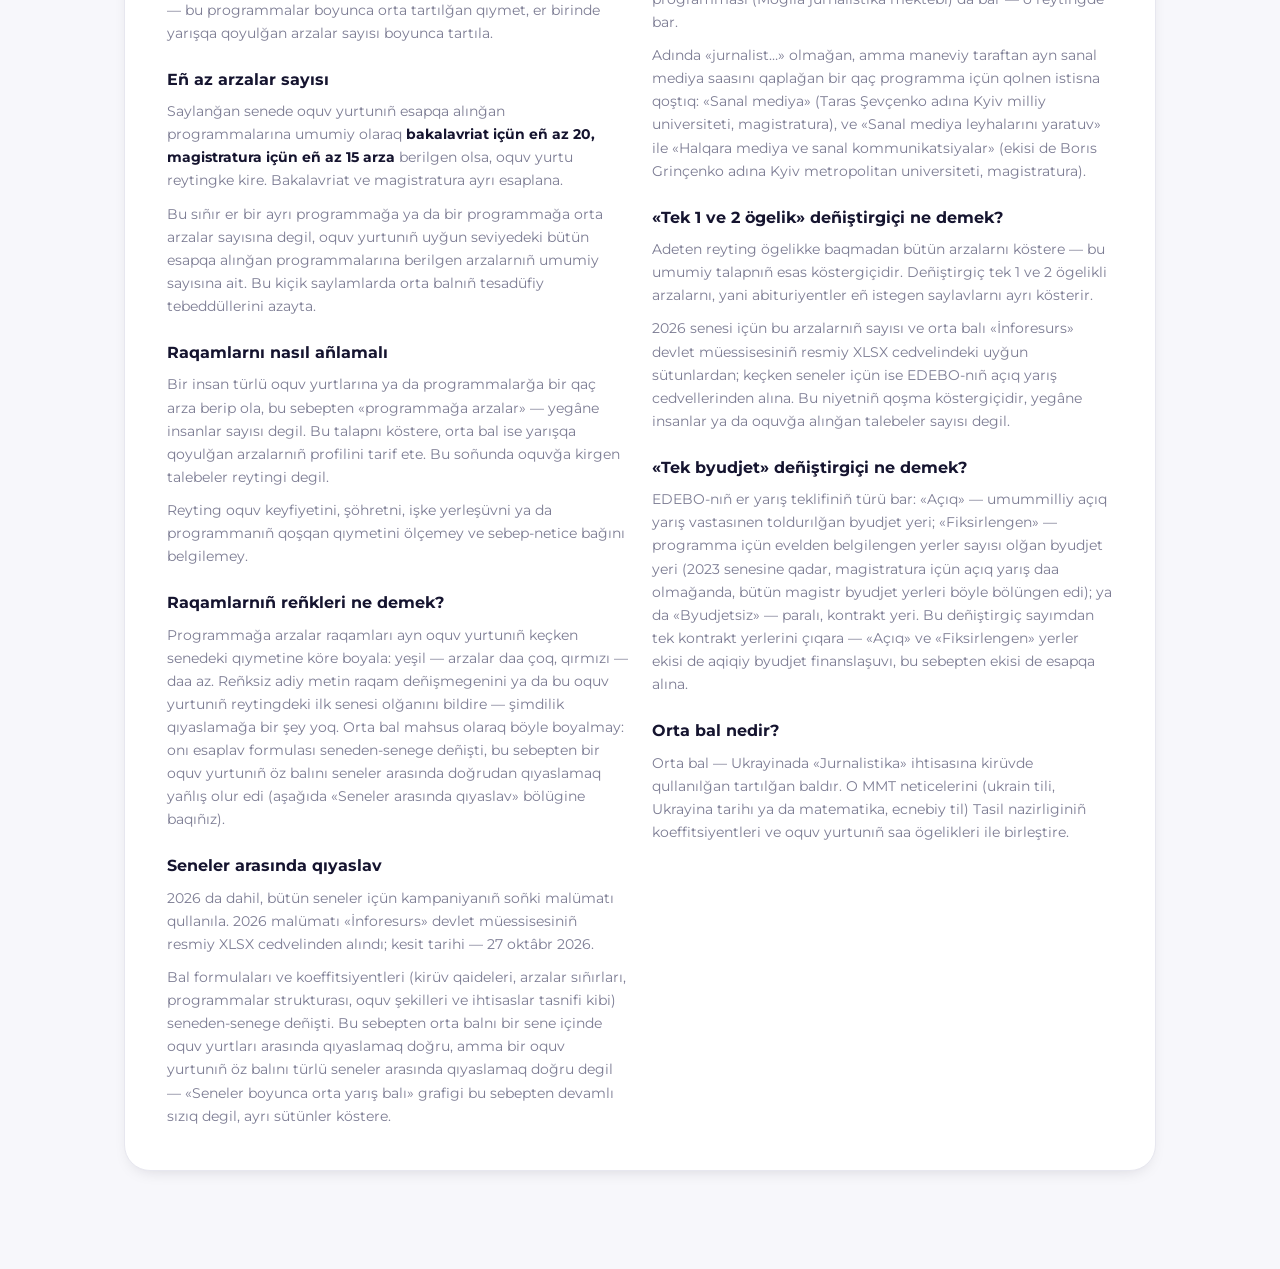
==== commit 470f0c37: "State minimum application thresholds explicitly in ranking methodology" ====
--- a/crh/index.html
+++ b/crh/index.html
@@ -156,7 +156,7 @@
 
 </main>
 
-<script src="../js/i18n.js?v=20261002-paths"></script>
+<script src="../js/i18n.js?v=20261114-methodology-minimum"></script>
 <script src="../js/data.js?v=20261031-root"></script>
 <script src="../js/app.js?v=20261114-year-select"></script>
 <script defer src="https://news.promedia.report/js/promedia-memorial-popup.js"></script>
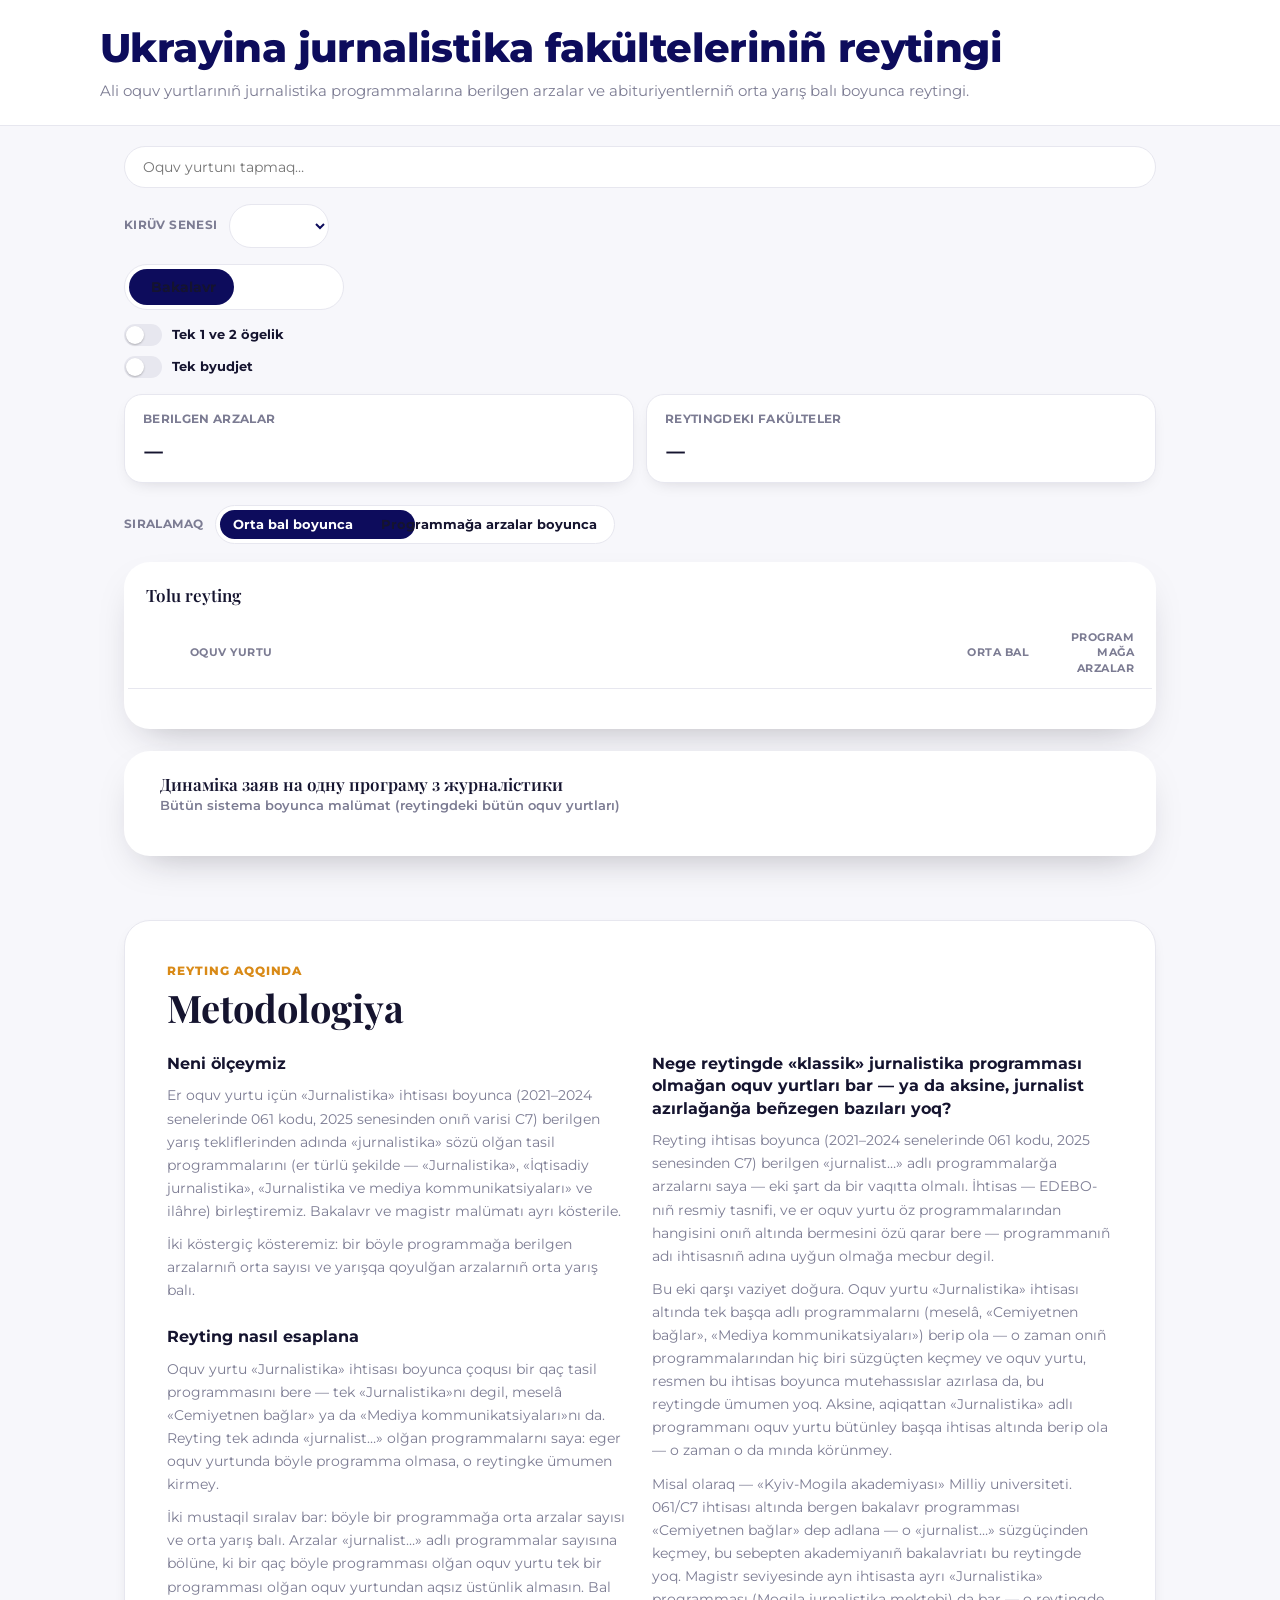
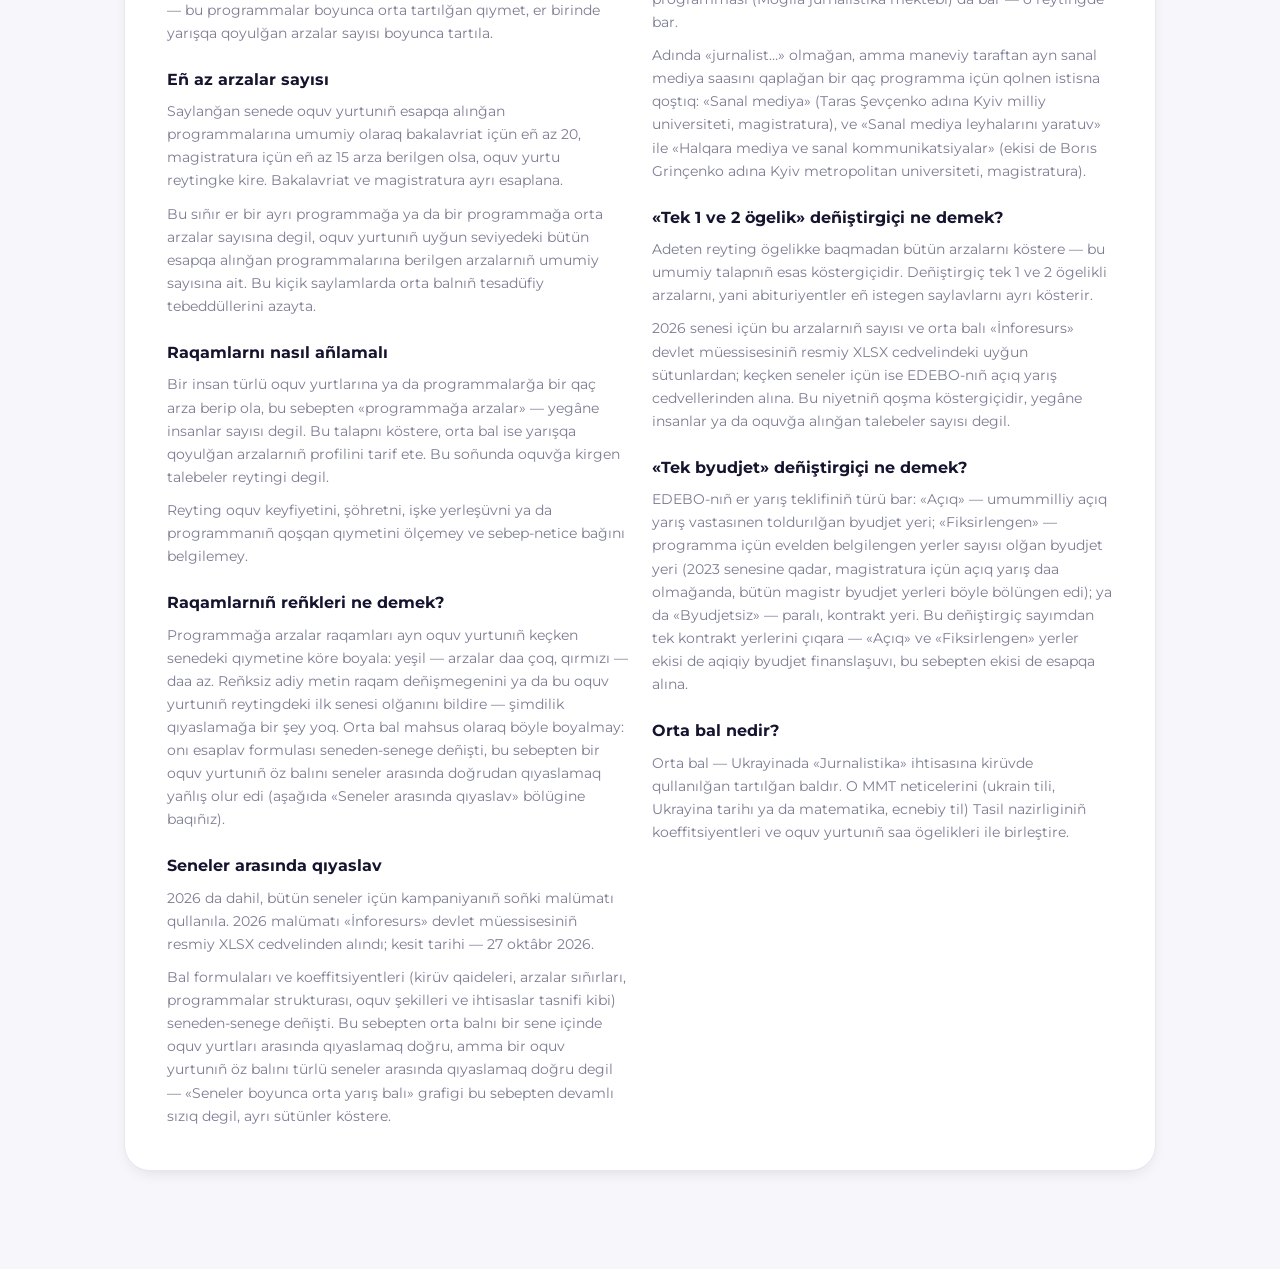
==== commit 03f48541: "Use regular text for methodology application thresholds" ====
--- a/crh/index.html
+++ b/crh/index.html
@@ -156,7 +156,7 @@
 
 </main>
 
-<script src="../js/i18n.js?v=20261114-methodology-minimum"></script>
+<script src="../js/i18n.js?v=20261114-methodology-plain"></script>
 <script src="../js/data.js?v=20261031-root"></script>
 <script src="../js/app.js?v=20261114-year-select"></script>
 <script defer src="https://news.promedia.report/js/promedia-memorial-popup.js"></script>
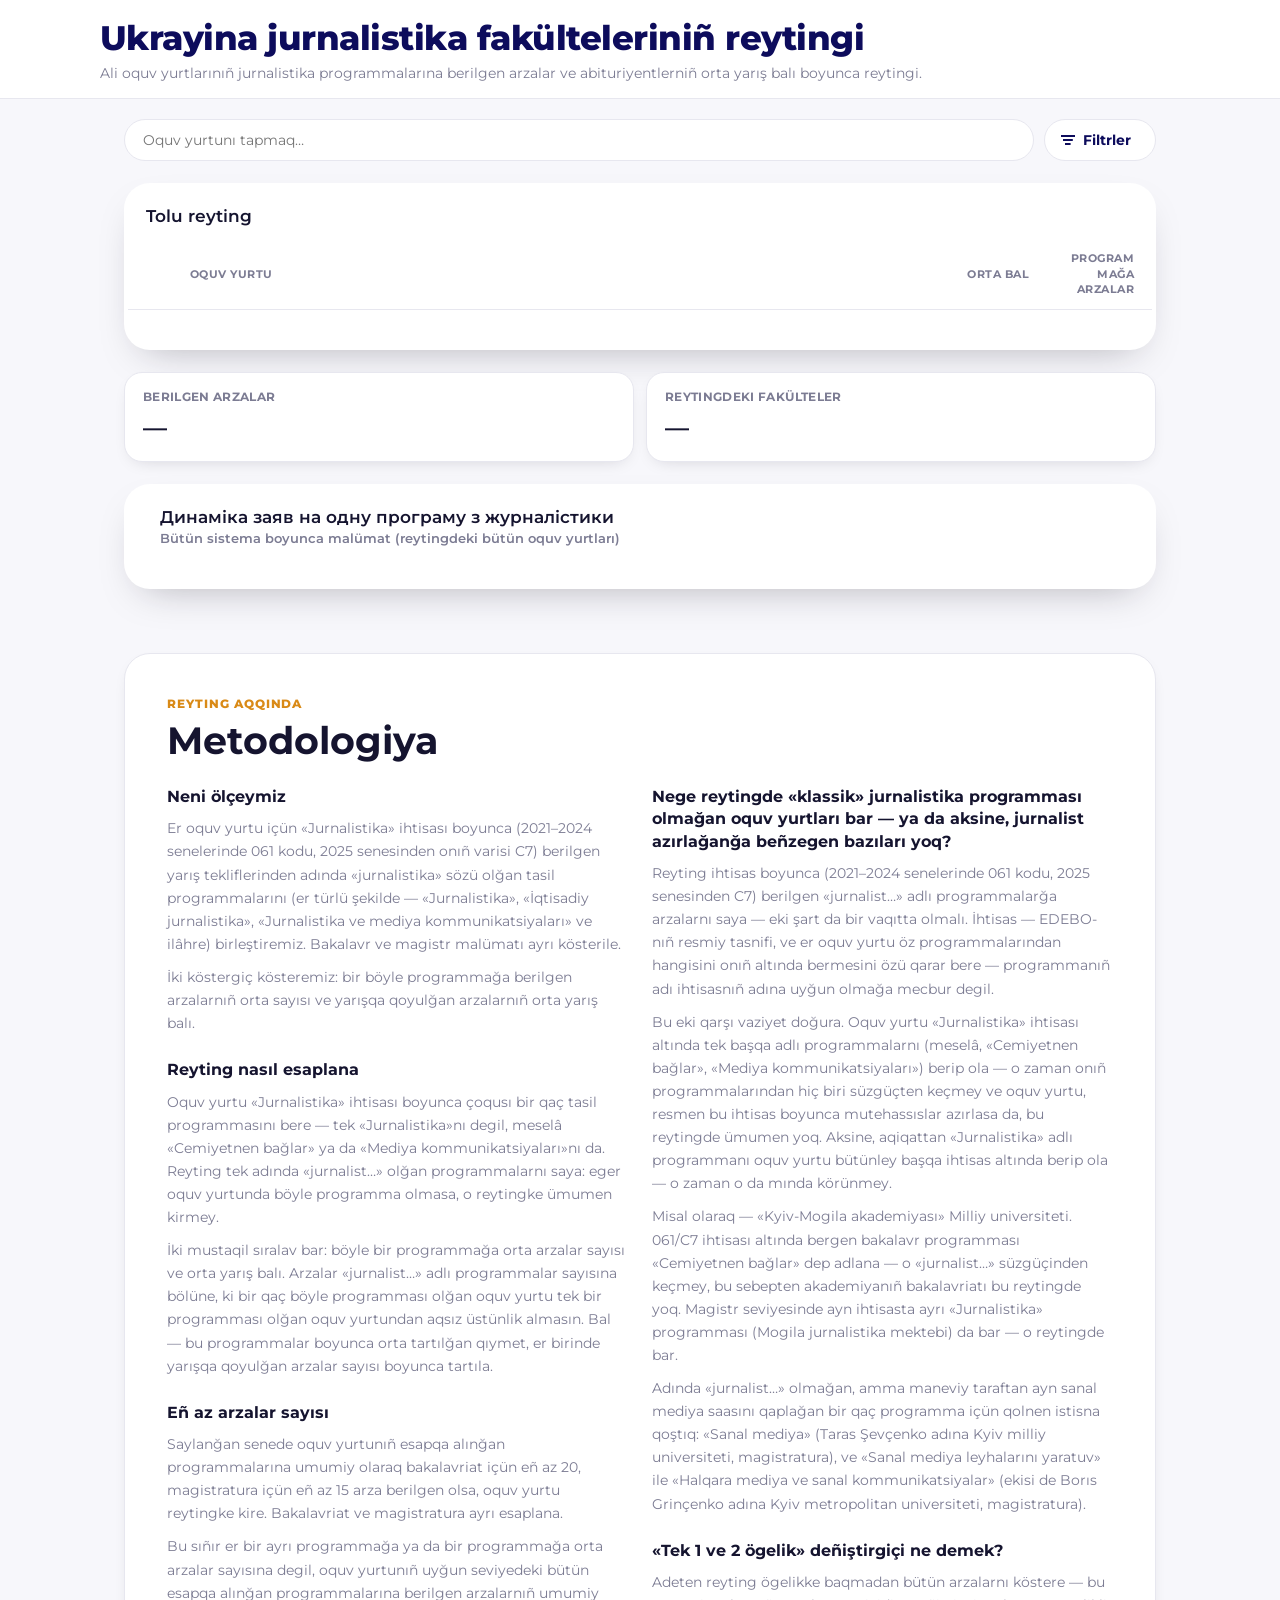
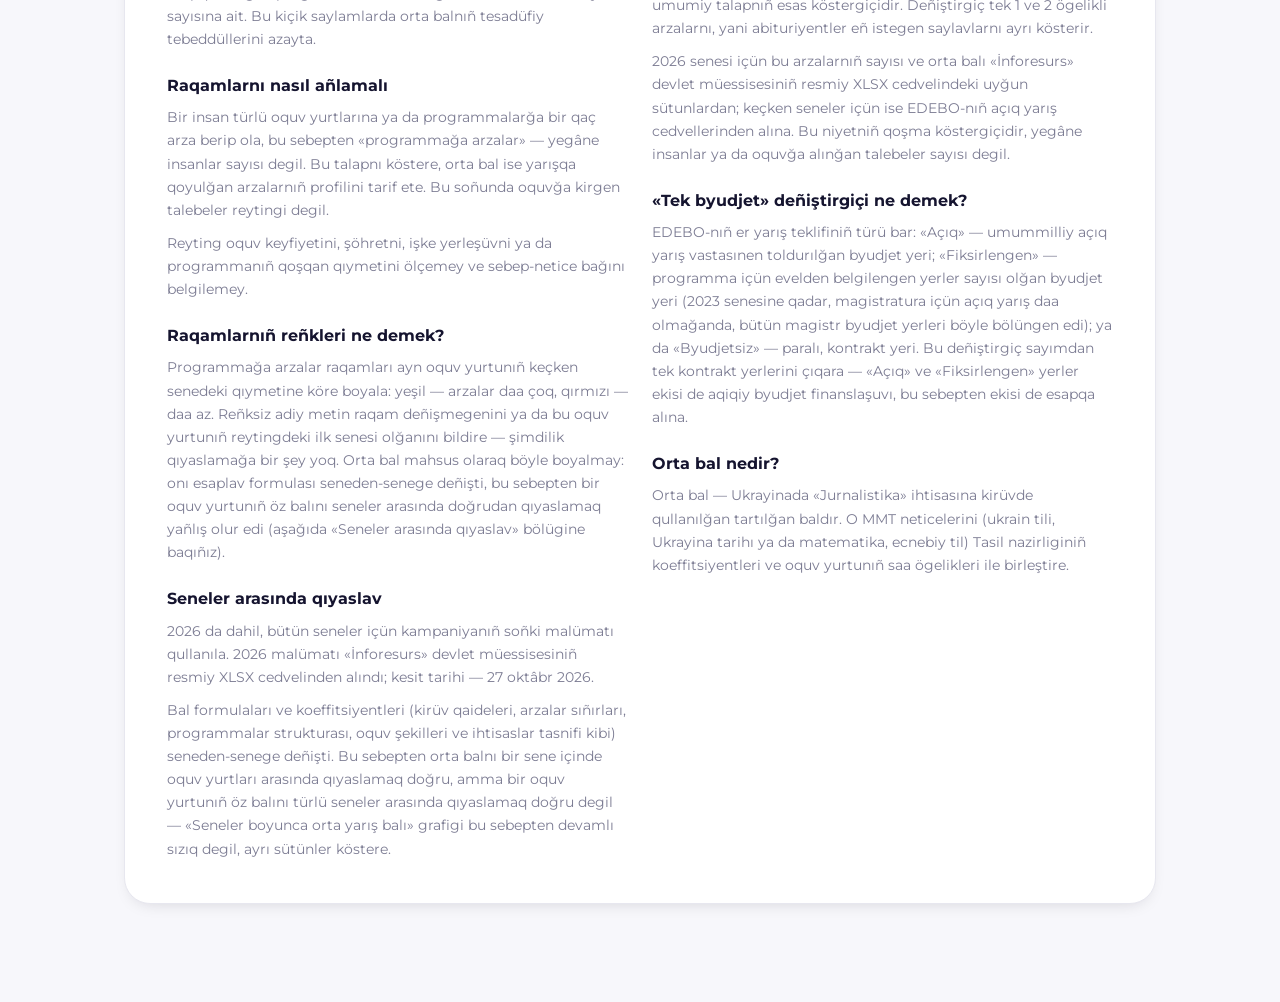
==== commit 0dd4ed2f: "Рейтинг: усі фільтри під кнопкою «Фільтри», рейтинг з першого екрана; Montserrat замість Playfair Co" ====
--- a/crh/index.html
+++ b/crh/index.html
@@ -46,61 +46,57 @@
   <div class="layout">
     <div class="layout-main">
 
-      <div class="search-row">
+      <div class="toolbar">
         <input type="text" id="uni-search" class="uni-search-input" list="uni-search-list" autocomplete="off" data-i18n-placeholder="search.placeholder" placeholder="Знайти заклад освіти…" />
         <datalist id="uni-search-list"></datalist>
+        <button type="button" class="filters-btn" id="filters-btn" aria-expanded="false" aria-controls="filters-panel">
+          <span class="filters-btn-label" data-i18n="filters.button">Фільтри</span>
+          <span class="filters-btn-summary" id="filters-summary"></span>
+        </button>
       </div>
 
-      <div class="year-row">
-        <label class="year-row-label" for="year-select" data-i18n="year.label">Рік вступу</label>
-        <select class="year-select" id="year-select"></select>
-      </div>
+      <div class="filters-panel" id="filters-panel" hidden>
+        <div class="year-row">
+          <label class="year-row-label" for="year-select" data-i18n="year.label">Рік вступу</label>
+          <select class="year-select" id="year-select"></select>
+        </div>
 
-      <div class="controls">
-        <div class="tabs-stack">
-          <div class="tabs" id="tabs" role="tablist">
-            <span class="tabs-indicator" id="tabs-indicator"></span>
-            <button class="pill" data-degree="bachelor" role="tab" aria-selected="false" data-i18n="degree.bachelor">Бакалавр</button>
-            <button class="pill active" data-degree="master" role="tab" aria-selected="true" data-i18n="degree.master">Магістр</button>
+        <div class="controls">
+          <div class="tabs-stack">
+            <div class="tabs" id="tabs" role="tablist">
+              <span class="tabs-indicator" id="tabs-indicator"></span>
+              <button class="pill" data-degree="bachelor" role="tab" aria-selected="false" data-i18n="degree.bachelor">Бакалавр</button>
+              <button class="pill active" data-degree="master" role="tab" aria-selected="true" data-i18n="degree.master">Магістр</button>
+            </div>
+          </div>
+          <div class="date-chips" id="date-chips"></div>
+        </div>
+
+        <div class="priority-row">
+          <label class="priority-toggle">
+            <input type="checkbox" id="priority-toggle-input" />
+            <span class="priority-toggle-track"><span class="priority-toggle-thumb"></span></span>
+            <span class="priority-toggle-label" data-i18n="filter.priorityOnly">Tek 1 ve 2 ögelik</span>
+          </label>
+          <label class="priority-toggle">
+            <input type="checkbox" id="budget-toggle-input" />
+            <span class="priority-toggle-track"><span class="priority-toggle-thumb"></span></span>
+            <span class="priority-toggle-label" data-i18n="filter.budgetOnly">Лише бюджет</span>
+          </label>
+        </div>
+
+        <div class="sort-row">
+          <span class="sort-row-label" data-i18n="sort.label">Сортувати за</span>
+          <div class="tabs tabs-sm" id="sort-tabs" role="tablist">
+            <span class="tabs-indicator" id="sort-tabs-indicator"></span>
+            <button class="pill active" data-sort="score" role="tab" aria-selected="true" data-i18n="sort.score">Балом</button>
+            <button class="pill" data-sort="applications" role="tab" aria-selected="false" data-i18n="sort.applications">Заявами</button>
           </div>
         </div>
-        <div class="date-chips" id="date-chips"></div>
-      </div>
 
-      <div class="priority-row">
-        <label class="priority-toggle">
-          <input type="checkbox" id="priority-toggle-input" />
-          <span class="priority-toggle-track"><span class="priority-toggle-thumb"></span></span>
-          <span class="priority-toggle-label" data-i18n="filter.priorityOnly">Tek 1 ve 2 ögelik</span>
-        </label>
-        <label class="priority-toggle">
-          <input type="checkbox" id="budget-toggle-input" />
-          <span class="priority-toggle-track"><span class="priority-toggle-thumb"></span></span>
-          <span class="priority-toggle-label" data-i18n="filter.budgetOnly">Лише бюджет</span>
-        </label>
-      </div>
-
-      <div class="stats-row" id="stats-row">
-        <div class="stat-tile" id="stat-bachelor">
-          <div class="stat-label" data-i18n="stats.submitted">Подано заяв</div>
-          <div class="stat-value" id="stat-submitted">—</div>
-        </div>
-        <div class="stat-tile">
-          <div class="stat-label" data-i18n="stats.count">Журфаків у рейтингу</div>
-          <div class="stat-value" id="stat-count">—</div>
-        </div>
       </div>
 
       <p class="caption" id="caption"></p>
-
-      <div class="sort-row">
-        <span class="sort-row-label" data-i18n="sort.label">Сортувати за</span>
-        <div class="tabs tabs-sm" id="sort-tabs" role="tablist">
-          <span class="tabs-indicator" id="sort-tabs-indicator"></span>
-          <button class="pill active" data-sort="score" role="tab" aria-selected="true" data-i18n="sort.score">Балом</button>
-          <button class="pill" data-sort="applications" role="tab" aria-selected="false" data-i18n="sort.applications">Заявами</button>
-        </div>
-      </div>
 
       <div class="card">
         <div class="card-head">
@@ -127,6 +123,17 @@
           <tbody id="rank-body"></tbody>
         </table>
         <button class="show-all" id="show-all"></button>
+      </div>
+
+      <div class="stats-row" id="stats-row">
+        <div class="stat-tile" id="stat-bachelor">
+          <div class="stat-label" data-i18n="stats.submitted">Подано заяв</div>
+          <div class="stat-value" id="stat-submitted">—</div>
+        </div>
+        <div class="stat-tile">
+          <div class="stat-label" data-i18n="stats.count">Журфаків у рейтингу</div>
+          <div class="stat-value" id="stat-count">—</div>
+        </div>
       </div>
 
       <div class="card chart-card">
--- a/css/style.css
+++ b/css/style.css
@@ -1,4 +1,4 @@
-@import url("https://fonts.googleapis.com/css2?family=Montserrat:ital,wght@0,400;0,500;0,600;0,700;0,800;1,400&family=Playfair+Display:ital,wght@0,500;0,600;0,700;0,900;1,600&display=swap");
+@import url("https://fonts.googleapis.com/css2?family=Montserrat:ital,wght@0,400;0,500;0,600;0,700;0,800;1,400&display=swap");
 
 :root {
   --ink: #0d0c5c;
@@ -25,7 +25,7 @@
   --radius-pill: 999px;
   --shadow: 0 16px 40px -20px rgba(23, 19, 33, 0.35);
   --shadow-sm: 0 6px 18px -10px rgba(23, 19, 33, 0.22);
-  --serif: "Playfair Display", Georgia, serif;
+  --serif: "Montserrat", system-ui, -apple-system, "Segoe UI", sans-serif; /* єдиний шрифт мережі ProMedia */
   --sans: "Montserrat", system-ui, -apple-system, "Segoe UI", sans-serif;
 }
 
@@ -1091,3 +1091,27 @@
   .network-nav { padding-inline: 16px; gap: 6px 15px; }
   .network-footer { gap: 8px 14px; }
 }
+
+/* ---------- фільтри під однією кнопкою (19.11.2026) ---------- */
+.hero { padding: 20px 24px 14px; }
+.hero h1 { font-size: clamp(24px, 3.4vw, 34px); margin-bottom: 6px; }
+.lede { font-size: 14px; }
+.toolbar { display: flex; gap: 10px; align-items: stretch; margin-bottom: 14px; }
+.toolbar .uni-search-input { flex: 1 1 auto; min-width: 0; }
+.filters-btn {
+  flex: none; display: inline-flex; align-items: center; gap: 8px;
+  font-family: inherit; font-size: 14px; font-weight: 700; color: var(--ink);
+  background: var(--card); border: 1.5px solid var(--border); border-radius: var(--radius-pill);
+  padding: 9px 16px; cursor: pointer;
+}
+.filters-btn::before { content: ""; width: 14px; height: 10px; flex: none;
+  background: linear-gradient(currentColor 0 0) 0 0/100% 2px no-repeat, linear-gradient(currentColor 0 0) 50% 50%/70% 2px no-repeat, linear-gradient(currentColor 0 0) 50% 100%/40% 2px no-repeat; }
+.filters-btn:hover, .filters-btn.is-open { border-color: var(--ink); }
+.filters-btn-summary { font-weight: 500; color: var(--muted); font-size: 13px; }
+.filters-panel { background: var(--card); border: 1px solid var(--border); border-radius: 12px; padding: 16px; margin-bottom: 16px; }
+.filters-panel > :last-child { margin-bottom: 0; }
+.stats-row { margin-top: 20px; }
+@media (max-width: 480px) {
+  .filters-btn-summary { display: none; }
+  .filters-btn { padding: 9px 14px; }
+}
